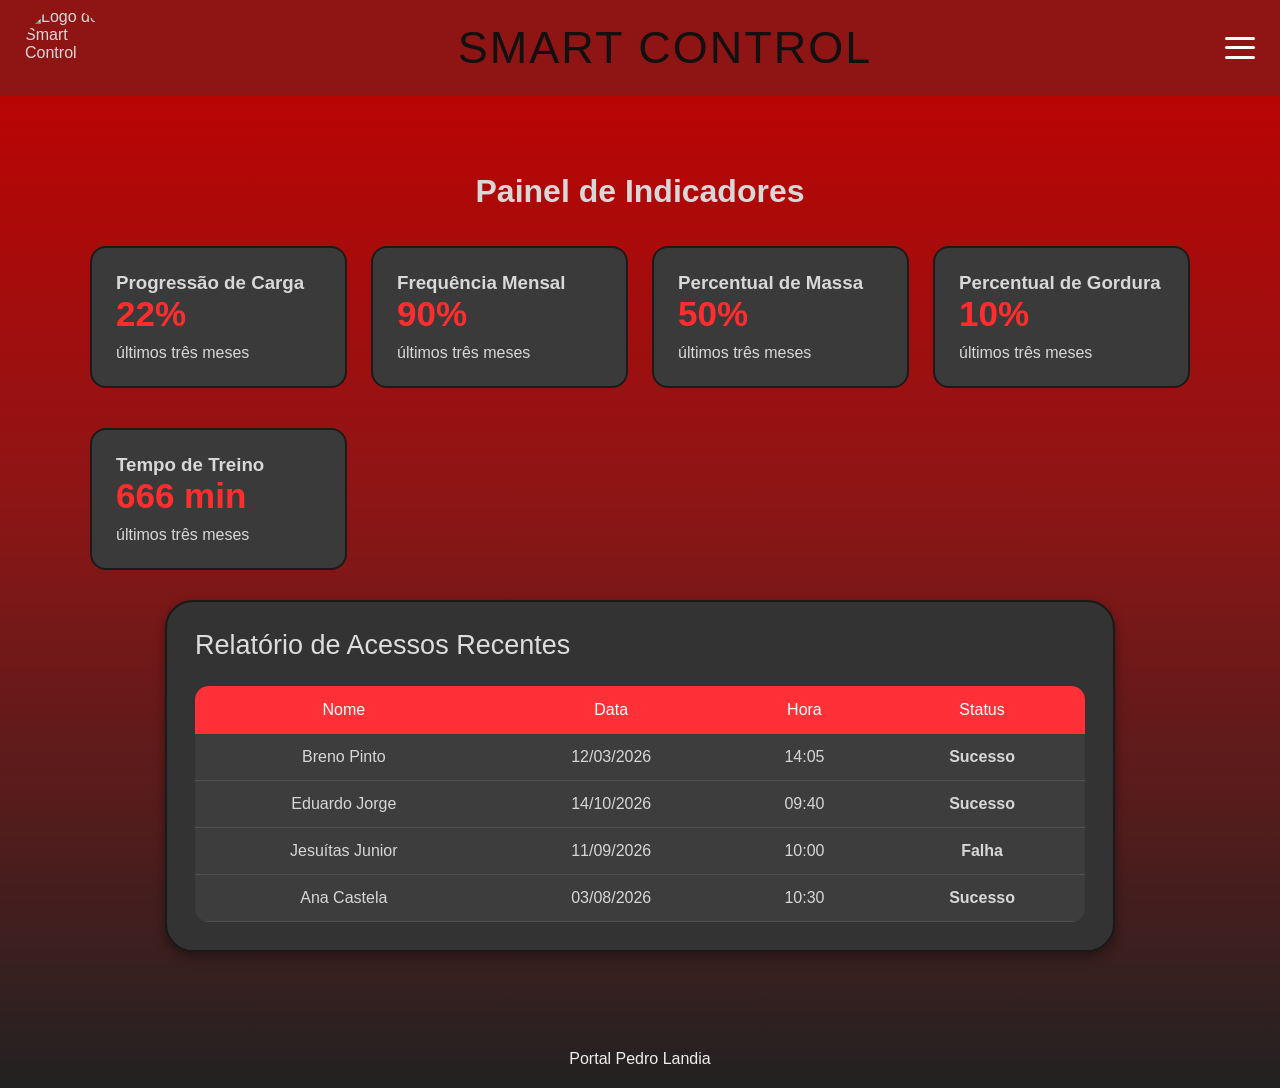
==== dashboard.html @ 5f238533 "finalozado" ====
<!DOCTYPE html>
<html lang="pt-br">

<head>
    <meta charset="UTF-8">
    <meta name="viewport" content="width=device-width, initial-scale=1.0">
    <title>Dashboard</title>
    <link rel="stylesheet" href="dashboard.css">
</head>

<body>

    <header>
        <img class="img" src="https://encrypted-tbn0.gstatic.com/images?q=tbn:ANd9GcQDUFXU3UBDkX68HYHM-le6_3XqkCI4kH3lIfARF1yMDA&s=10"
            alt="Logo do Smart Control" height="30" width="30">
        <h1>SMART CONTROL</h1>
    
        <button class="menu-toggle" id="menuToggle" aria-label="Abrir menu">
            <span></span>
            <span></span>
            <span></span>
        </button>
    
        <!-- Navegação -->
        <nav class="nav-menu" id="navMenu">
            <ul class="lista_ul">
                <li class="lista_li"><a class="link" href="dashboard.html">Início</a></li>
                <li class="lista_li"><a class="link" href="#">Percentual de Gordura</a></li>
                <li class="lista_li"><a class="link" href="#">Progressão de Carga</a></li>
                <li class="lista_li"><a class="link" href="#">Percentual de Massa</a></li>
                <li class="lista_li"><a class="link" href="#">Frequência Mensal</a></li>
                <li class="lista_li"><a class="link" href="#">Tempo de Treino</a></li>
            </ul>
        </nav>
    </header>

    <div class="dashboard">

        <main>
            <h1 class="titleCards">Painel de Indicadores</h1>

            <section class="cards">
                <div class="card">
                    <h3>Progressão de Carga</h3>
                    <p class="numCard">22%</p>
                    <span>últimos três meses</span>
                </div>

                <div class="card">
                    <h3>Frequência Mensal</h3>
                    <p class="numCard">90%</p>
                    <span>últimos três meses</span>
                </div>

                <div class="card">
                    <h3>Percentual de Massa</h3>
                    <p class="numCard">50%</p>
                    <span>últimos três meses</span>
                </div>

                <div class="card">
                    <h3>Percentual de Gordura</h3>
                    <p class="numCard">10%</p>
                    <span>últimos três meses</span>
                </div>

                <div class="card">
                    <h3>Tempo de Treino</h3>
                    <p class="numCard">666 min</p>
                    <span>últimos três meses</span>
                </div>
            </section>

            <div class="relatorio-card">
                <h1>Relatório de Acessos Recentes</h1>

                <table>
                    <thead>
                        <tr class="row">    
                            <th class="header">Nome</th>
                            <th class="header">Data</th>
                            <th class="header">Hora</th>
                            <th class="header">Status</th>
                        </tr>
                    </thead>
                    <tbody>
                        <tr class="row">
                            <td class="dados">Breno Pinto</td>
                            <td class="dados">12/03/2026</td>
                            <td class="dados">14:05</td>
                            <td class="dados">Sucesso</td>
                        </tr>
                        <tr class="row">
                            <td class="dados">Eduardo Jorge</td>
                            <td class="dados">14/10/2026</td>
                            <td class="dados">09:40</td>
                            <td class="dados">Sucesso</td>
                        </tr>
                        <tr class="row">
                            <td class="dados">Jesuítas Junior</td>
                            <td class="dados">11/09/2026</td>
                            <td class="dados">10:00</td>
                            <td class="dados">Falha</td>
                        </tr>
                        <tr class="row">
                            <td class="dados">Ana Castela</td>
                            <td class="dados">03/08/2026</td>
                            <td class="dados">10:30</td>
                            <td class="dados">Sucesso</td>
                        </tr>
                    </tbody>
                </table>
            </div>
        </main>
    </div>

    <footer>
        <a class="piter" href="https://pedrotech.com.br/pedrolandia/" target="_blank">
            Portal Pedro Landia
        </a>
    </footer>

    <!-- Script para funcionamento do menu hambúrguer -->
    <script>
        const menuToggle = document.getElementById('menuToggle');
        const navMenu = document.getElementById('navMenu');

        menuToggle.addEventListener('click', () => {
            navMenu.classList.toggle('active');
        });
    </script>

</body>

</html>
---- dashboard.css ----
* {
    margin: 0;
    padding: 0;
    box-sizing: border-box;
}

body {
    font-family: Arial, Helvetica, sans-serif;
    background: linear-gradient(to bottom, #c40000 0%, #8f1515 45%, #222 100%);
    min-height: 100vh;
    color: #d8d8d8;
}

header {
    background-color: #8f1515;
    height: 95px;
    display: flex;
    justify-content: space-between;
    align-items: center;
    gap: 12px;
    padding: 0 25px;
}

header h1 {
    flex: 1;
    text-align: center;
    font-size:45px;
    font-weight: 300;
    letter-spacing: 2px;
    color: #111;
}

.piter {
    color: #eee;
    text-decoration: none;
}

.img {
    width: 80px;
    height: 80px;
    border-radius: 50%;
}

.dashboard {
    min-height: calc(90vh - 95px);
}

aside {
    display: flex;
    border-radius: 10px;
}

.lista_ul {
    display: flex;
    flex-direction: row; 
    justify-content: center;
    align-items: center;
    gap: 10px;
    list-style: none;
}

li {
    margin-bottom: 0; 
}

.link {
    padding: 13px 10px;
    text-decoration: none;
    color: #ddd;
    background: linear-gradient(to right, #3a3a3a, #bdbdbd);
    border-radius: 7px;
    font-size: 16px;
    letter-spacing: 0.5px;
}

.link:hover {
    background: #ff2d2d;
    color: white;
}

main {
    max-width: 1200px;
    margin: 40px auto;
    flex: 1;
    padding: 38px 50px;
}

.titleCards {
    display: flex;
    justify-content: center;
    margin-bottom: 20px;
}

.cards {
    display: grid;
    grid-template-columns: repeat(auto-fit, minmax(250px, 1fr));
    gap: 1.5rem;
}

.card {
    margin-top: 16px;
    background-color: #3a3a3a;
    padding: 24px;
    border-radius: 16px;
    border: 2px solid #1b1b1b;
}

.numCard {
    font-size: 35px;
    font-weight: bold;
    color: #ff2d2d;
    margin-bottom: 10px;
}

.relatorio-card {
    max-width: 950px;
    margin: 0 auto;
    background: #333;
    border: 2px solid #191919;
    border-radius: 28px;
    padding: 28px;
    box-shadow: 0 5px 12px rgba(0,0,0,0.35);
    margin-top: 30px;
}

.relatorio-card h1 {
    font-size: 27px;
    font-weight: 400;
    margin-bottom: 25px;
    color: #ddd;
}

table {
    width: 100%;
    border-collapse: collapse;
    overflow: hidden;
    border-radius: 14px;
}

thead {
    background: #ff3038;
}

th {
    padding: 15px;
    color: white;
    font-weight: 500;
    text-align: center;
}

td {
    padding: 14px;
    text-align: center;
    background: #3d3d3d;
    color: #d7d7d7;
    border-bottom: 1px solid #505050;
}

tbody tr:hover td {
    background: #474747;
}

td:last-child {
    font-weight: bold;
}

footer {
    text-align: center;
    padding: 20px;
}

footer a:hover {
    text-decoration: underline;
}

/* Menu Hambúrguer */
.menu-toggle {
    display: none;
    background: transparent;
    border: none;
    cursor: pointer;
    flex-direction: column;
    justify-content: space-between;
    width: 30px;
    height: 22px;
}

.menu-toggle span {
    display: block;
    width: 100%;
    height: 3px;
    background-color: #fff;
    border-radius: 3px;
    transition: 0.3s;
}

/* Responsividade  */
@media (max-width: 768px) {
    header {
        position: relative;
        padding: 15px 20px;
    }

    header h1 {
        font-size: 24px;
    }

    header img {
        width: 45px;
        height: 45px;
    }

    main {
        width: 92%;
        margin: 30px auto;
        padding: 20px;
    }

    .relatorio-card {
        padding: 20px;
        overflow-x: auto;
    }

    table {
        min-width: 600px;
    }
}
    .menu-toggle {
        display: flex;
        z-index: 100;
    }

    .nav-menu {
        display: none;
        position: absolute;
        top: 95px;
        left: 0;
        min-width: 20%;
        background-color: #222; 
        padding: 20px;
        box-shadow: 0 20px 35px rgba(0,0,0,0.5);
        border: 2px solid #ff2d2d;
        justify-content: center;
        z-index: 99;
    }

    .nav-menu.active {
        align-items:center ;
        display: flex;
        /* display: block; */
    }

    .nav-menu ul.lista_ul {
        flex-direction: column;
        gap: 12px;
        min-width: 50%;
    }

    .nav-menu ul.lista_ul li {
        width: 100%;
        text-align: center;
    }

    .nav-menu ul.lista_ul li a {
        display: block;
        width: 100%;
    }
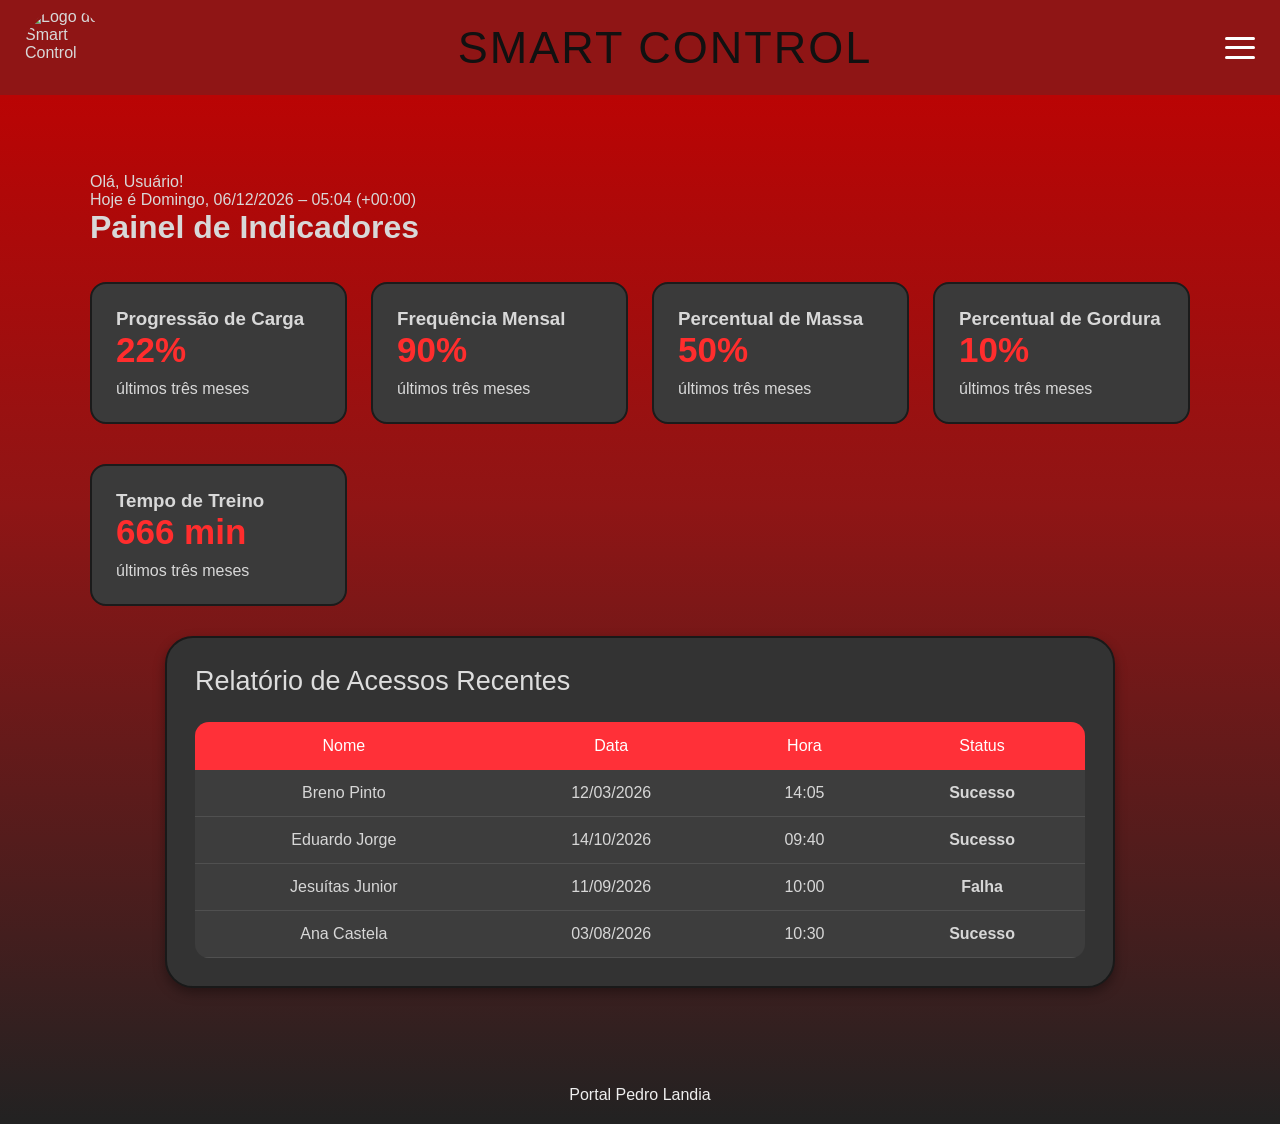
==== commit fd7d199f: "js e correções" ====
--- a/dashboard.html
+++ b/dashboard.html
@@ -5,7 +5,7 @@
     <meta charset="UTF-8">
     <meta name="viewport" content="width=device-width, initial-scale=1.0">
     <title>Dashboard</title>
-    <link rel="stylesheet" href="dashboard.css">
+    <link rel="stylesheet" href="assets/css/dashboard.css">
 </head>
 
 <body>
@@ -37,6 +37,11 @@
     <div class="dashboard">
 
         <main>
+            <div class="saudacao">
+                <p id="nomeCompleto"></p>
+                <p id="dataAtual"></p>
+            </div>
+
             <h1 class="titleCards">Painel de Indicadores</h1>
 
             <section class="cards">
@@ -120,6 +125,8 @@
         </a>
     </footer>
 
+    <script src="assets/js/main.js"></script>
+
     <!-- Script para funcionamento do menu hambúrguer -->
     <script>
         const menuToggle = document.getElementById('menuToggle');
--- a/assets/css/dashboard.css
+++ b/assets/css/dashboard.css
@@ -0,0 +1,267 @@
+* {
+    margin: 0;
+    padding: 0;
+    box-sizing: border-box;
+}
+
+body {
+    font-family: Arial, Helvetica, sans-serif;
+    background: linear-gradient(to bottom, #c40000 0%, #8f1515 45%, #222 100%);
+    min-height: 100vh;
+    color: #d8d8d8;
+}
+
+header {
+    background-color: #8f1515;
+    height: 95px;
+    display: flex;
+    justify-content: space-between;
+    align-items: center;
+    gap: 12px;
+    padding: 0 25px;
+}
+
+header h1 {
+    flex: 1;
+    text-align: center;
+    font-size:45px;
+    font-weight: 300;
+    letter-spacing: 2px;
+    color: #111;
+}
+
+.piter {
+    color: #eee;
+    text-decoration: none;
+}
+
+.img {
+    width: 80px;
+    height: 80px;
+    border-radius: 50%;
+}
+
+.dashboard {
+    min-height: calc(90vh - 95px);
+}
+
+aside {
+    display: flex;
+    border-radius: 10px;
+}
+
+.lista_ul {
+    display: flex;
+    flex-direction: row; 
+    justify-content: center;
+    align-items: center;
+    gap: 10px;
+    list-style: none;
+}
+
+li {
+    margin-bottom: 0; 
+}
+
+.link {
+    padding: 13px 10px;
+    text-decoration: none;
+    color: #ddd;
+    background: linear-gradient(to right, #3a3a3a, #bdbdbd);
+    border-radius: 7px;
+    font-size: 16px;
+    letter-spacing: 0.5px;
+}
+
+.link:hover {
+    background: #ff2d2d;
+    color: white;
+}
+
+main {
+    max-width: 1200px;
+    margin: 40px auto;
+    flex: 1;
+    padding: 38px 50px;
+}
+
+.titleCards {
+    display: flex;
+    justify-content: left;
+    margin-bottom: 20px;
+}
+
+.cards {
+    display: grid;
+    grid-template-columns: repeat(auto-fit, minmax(250px, 1fr));
+    gap: 1.5rem;
+}
+
+.card {
+    margin-top: 16px;
+    background-color: #3a3a3a;
+    padding: 24px;
+    border-radius: 16px;
+    border: 2px solid #1b1b1b;
+}
+
+.numCard {
+    font-size: 35px;
+    font-weight: bold;
+    color: #ff2d2d;
+    margin-bottom: 10px;
+}
+
+.relatorio-card {
+    max-width: 950px;
+    margin: 0 auto;
+    background: #333;
+    border: 2px solid #191919;
+    border-radius: 28px;
+    padding: 28px;
+    box-shadow: 0 5px 12px rgba(0,0,0,0.35);
+    margin-top: 30px;
+}
+
+.relatorio-card h1 {
+    font-size: 27px;
+    font-weight: 400;
+    margin-bottom: 25px;
+    color: #ddd;
+}
+
+table {
+    width: 100%;
+    border-collapse: collapse;
+    overflow: hidden;
+    border-radius: 14px;
+}
+
+thead {
+    background: #ff3038;
+}
+
+th {
+    padding: 15px;
+    color: white;
+    font-weight: 500;
+    text-align: center;
+}
+
+td {
+    padding: 14px;
+    text-align: center;
+    background: #3d3d3d;
+    color: #d7d7d7;
+    border-bottom: 1px solid #505050;
+}
+
+tbody tr:hover td {
+    background: #474747;
+}
+
+td:last-child {
+    font-weight: bold;
+}
+
+footer {
+    text-align: center;
+    padding: 20px;
+}
+
+footer a:hover {
+    text-decoration: underline;
+}
+
+/* Menu Hambúrguer */
+.menu-toggle {
+    display: none;
+    background: transparent;
+    border: none;
+    cursor: pointer;
+    flex-direction: column;
+    justify-content: space-between;
+    width: 30px;
+    height: 22px;
+}
+
+.menu-toggle span {
+    display: block;
+    width: 100%;
+    height: 3px;
+    background-color: #fff;
+    border-radius: 3px;
+    transition: 0.3s;
+}
+
+/* Responsividade  */
+@media (max-width: 768px) {
+    header {
+        position: relative;
+        padding: 15px 20px;
+    }
+
+    header h1 {
+        font-size: 24px;
+    }
+
+    header img {
+        width: 45px;
+        height: 45px;
+    }
+
+    main {
+        width: 92%;
+        margin: 30px auto;
+        padding: 20px;
+    }
+
+    .relatorio-card {
+        padding: 20px;
+        overflow-x: auto;
+    }
+
+    table {
+        min-width: 600px;
+    }
+}
+    .menu-toggle {
+        display: flex;
+        z-index: 100;
+    }
+
+    .nav-menu {
+        display: none;
+        position: absolute;
+        top: 95px;
+        left: 0;
+        min-width: 20%;
+        background-color: #222; 
+        padding: 20px;
+        box-shadow: 0 20px 35px rgba(0,0,0,0.5);
+        border: 2px solid #ff2d2d;
+        justify-content: center;
+        z-index: 99;
+    }
+
+    .nav-menu.active {
+        align-items:center ;
+        display: flex;
+        /* display: block; */
+    }
+
+    .nav-menu ul.lista_ul {
+        flex-direction: column;
+        gap: 12px;
+        min-width: 50%;
+    }
+
+    .nav-menu ul.lista_ul li {
+        width: 100%;
+        text-align: center;
+    }
+
+    .nav-menu ul.lista_ul li a {
+        display: block;
+        width: 100%;
+    }
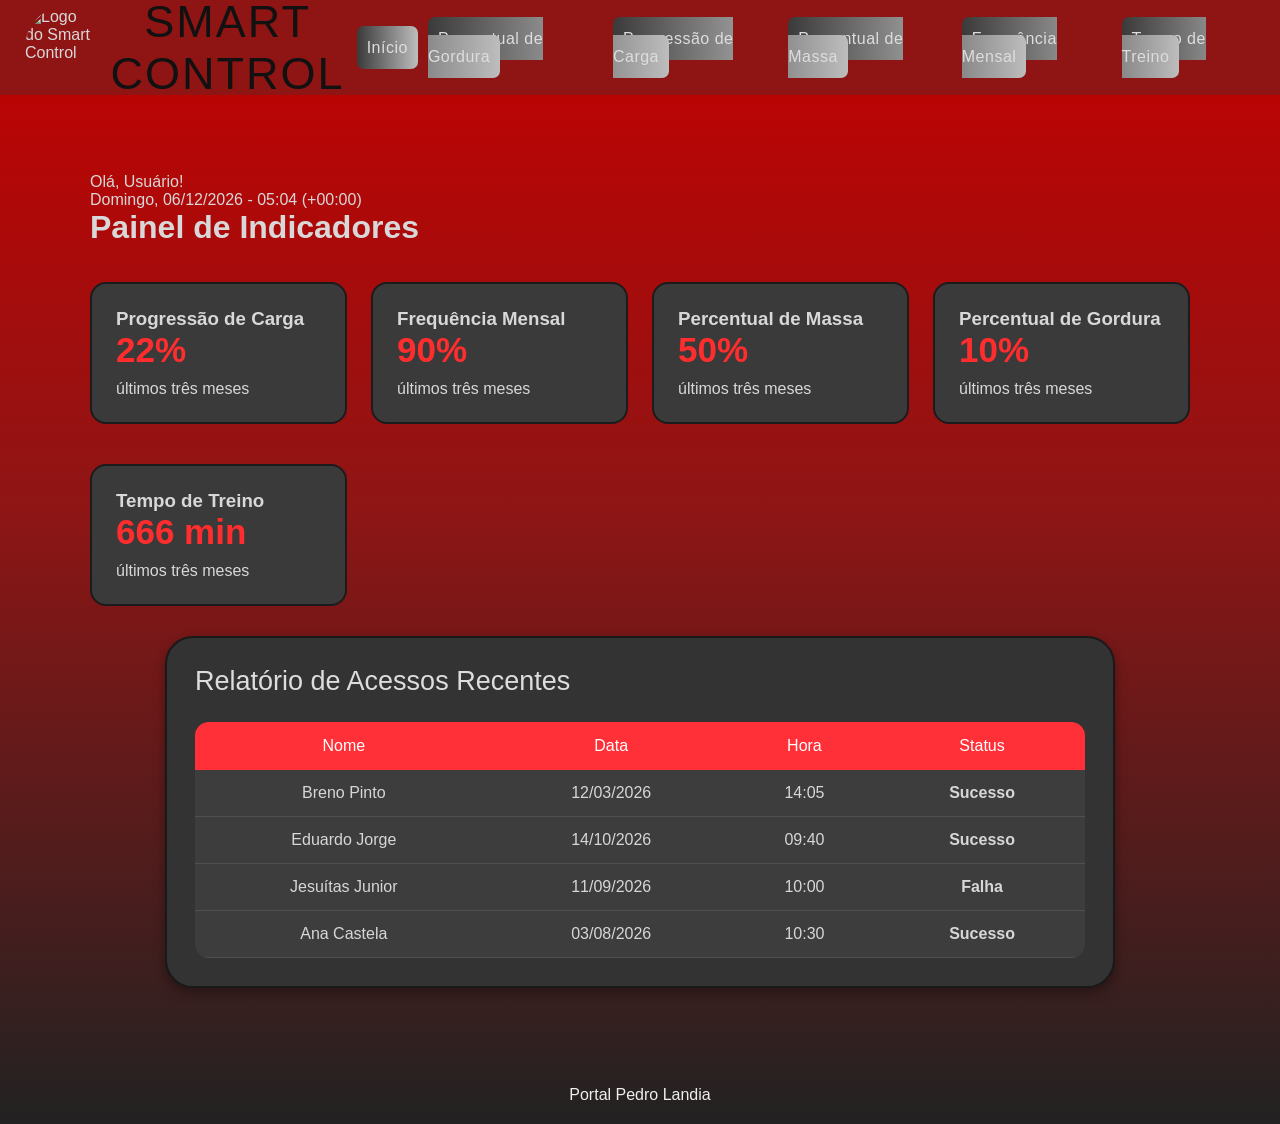
==== commit 935b4960: "js finalizado" ====
--- a/dashboard.html
+++ b/dashboard.html
@@ -125,7 +125,6 @@
         </a>
     </footer>
 
-    <script src="assets/js/main.js"></script>
 
     <!-- Script para funcionamento do menu hambúrguer -->
     <script>
@@ -136,7 +135,8 @@
             navMenu.classList.toggle('active');
         });
     </script>
-
+    
+    <script src="assets/js/main.js"></script>
 </body>
 
 </html>
--- a/assets/css/dashboard.css
+++ b/assets/css/dashboard.css
@@ -224,7 +224,7 @@
     table {
         min-width: 600px;
     }
-}
+
     .menu-toggle {
         display: flex;
         z-index: 100;
@@ -265,3 +265,4 @@
         display: block;
         width: 100%;
     }
+}
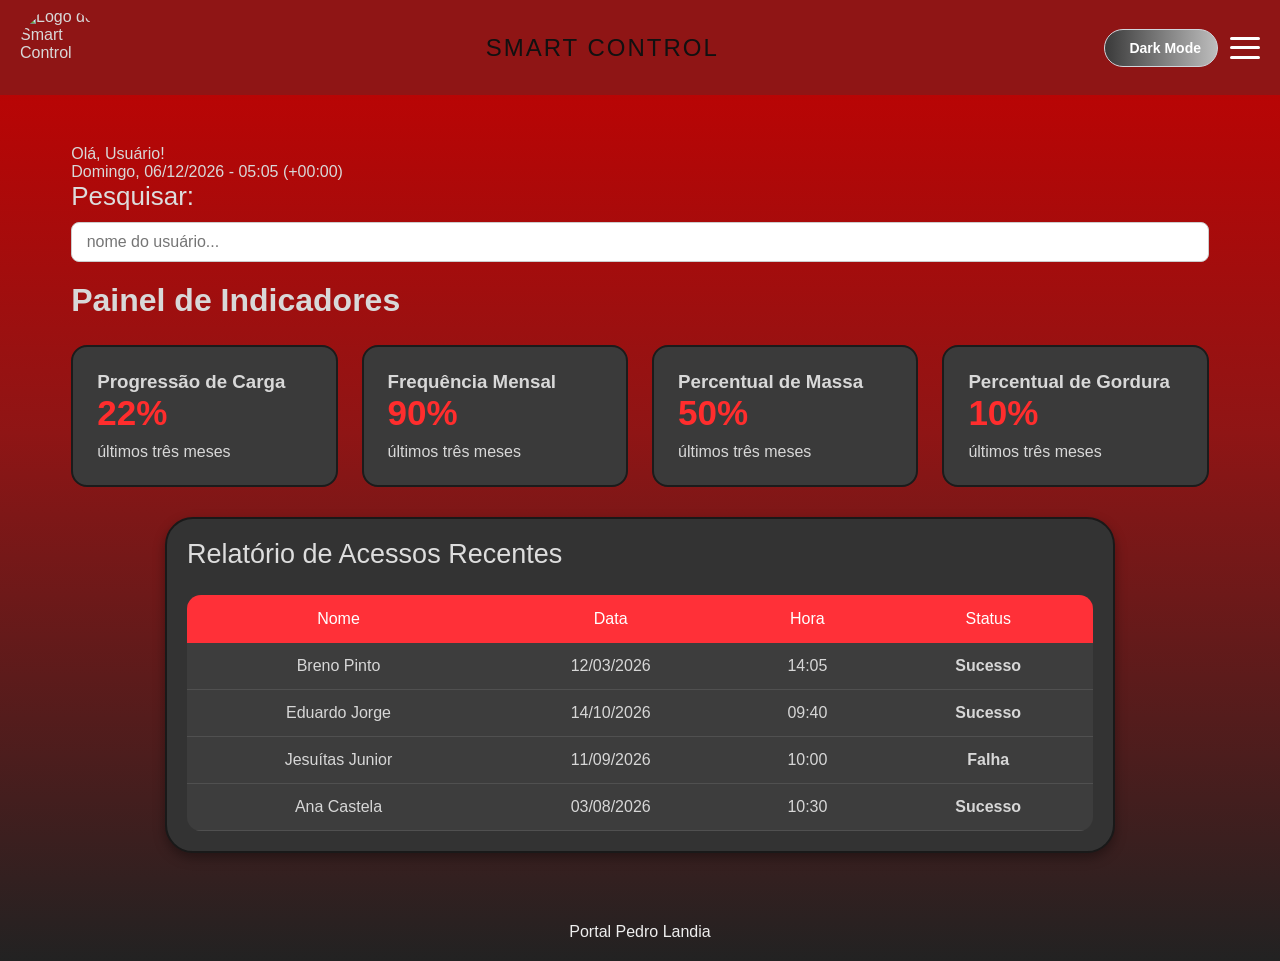
==== commit 7dbc69db: "js e adaptações DOM" ====
--- a/dashboard.html
+++ b/dashboard.html
@@ -14,6 +14,11 @@
         <img class="img" src="https://encrypted-tbn0.gstatic.com/images?q=tbn:ANd9GcQDUFXU3UBDkX68HYHM-le6_3XqkCI4kH3lIfARF1yMDA&s=10"
             alt="Logo do Smart Control" height="30" width="30">
         <h1>SMART CONTROL</h1>
+
+        <button id="botaoTema" class="botao-tema" type="button" aria-label="Alternar tema">
+            <i class="fa-light fa-moon"></i>
+            Dark Mode
+        </button>
     
         <button class="menu-toggle" id="menuToggle" aria-label="Abrir menu">
             <span></span>
@@ -29,7 +34,6 @@
                 <li class="lista_li"><a class="link" href="#">Progressão de Carga</a></li>
                 <li class="lista_li"><a class="link" href="#">Percentual de Massa</a></li>
                 <li class="lista_li"><a class="link" href="#">Frequência Mensal</a></li>
-                <li class="lista_li"><a class="link" href="#">Tempo de Treino</a></li>
             </ul>
         </nav>
     </header>
@@ -42,6 +46,11 @@
                 <p id="dataAtual"></p>
             </div>
 
+            <div class="pesquisa">
+                <label class="label_pesquisa" for="campoPesquisa">Pesquisar:</label>
+                <input type="text" id="campoPesquisa" placeholder=" nome do usuário...">
+            </div>
+            
             <h1 class="titleCards">Painel de Indicadores</h1>
 
             <section class="cards">
@@ -69,11 +78,6 @@
                     <span>últimos três meses</span>
                 </div>
 
-                <div class="card">
-                    <h3>Tempo de Treino</h3>
-                    <p class="numCard">666 min</p>
-                    <span>últimos três meses</span>
-                </div>
             </section>
 
             <div class="relatorio-card">
--- a/assets/css/dashboard.css
+++ b/assets/css/dashboard.css
@@ -9,6 +9,7 @@
     background: linear-gradient(to bottom, #c40000 0%, #8f1515 45%, #222 100%);
     min-height: 100vh;
     color: #d8d8d8;
+    transition: background 0.3s ease, color 0.3s ease;
 }
 
 header {
@@ -52,11 +53,13 @@
 
 .lista_ul {
     display: flex;
-    flex-direction: row; 
+    flex-direction: row;
     justify-content: center;
     align-items: center;
+    flex-wrap: wrap;
     gap: 10px;
     list-style: none;
+    width: 100%;
 }
 
 li {
@@ -88,6 +91,23 @@
 .titleCards {
     display: flex;
     justify-content: left;
+    margin-bottom: 10px;
+}
+
+.label_pesquisa {
+    display: flex;
+    justify-content: left;
+    margin-bottom: 10px;
+    font-size: 26px;
+    color: #ddd;
+}
+
+#campoPesquisa {
+    width: 100%;
+    padding: 10px;
+    border-radius: 8px;
+    border: 1px solid #ccc;
+    font-size: 16px;
     margin-bottom: 20px;
 }
 
@@ -159,6 +179,11 @@
 tbody tr:hover td {
     background: #474747;
 }
+/*  */
+.linha-escondida {
+    display: none;
+}
+/*  */
 
 td:last-child {
     font-weight: bold;
@@ -194,8 +219,71 @@
     transition: 0.3s;
 }
 
+/* modo esguro  */
+body.dark-theme {
+    background: linear-gradient(to bottom, #0d1117 0%, #161b22 45%, #0f172a 100%);
+    color: #e5e7eb;
+}
+
+body.dark-theme header {
+    background-color: #111827;
+}
+
+body.dark-theme header h1 {
+    color: #f3f4f6;
+}
+
+body.dark-theme .link {
+    background: linear-gradient(to right, #374151, #1f2937);
+    color: #f9fafb;
+}
+
+body.dark-theme .card,
+body.dark-theme .relatorio-card,
+body.dark-theme .nav-menu {
+    background-color: #1f2937;
+    border-color: #374151;
+}
+
+body.dark-theme .card,
+body.dark-theme .relatorio-card,
+body.dark-theme td {
+    color: #e5e7eb;
+}
+
+body.dark-theme td {
+    background: #111827;
+    border-bottom: 1px solid #374151;
+}
+
+body.dark-theme tbody tr:hover td {
+    background: #1f2937;
+}
+
+body.dark-theme .botao-tema {
+    background: #1f2937;
+    color: #f9fafb;
+    border-color: #374151;
+}
+
+
+.botao-tema {
+    display: inline-flex;
+    align-items: center;
+    gap: 8px;
+    padding: 10px 16px;
+    border: 1px solid #d1d5db;
+    border-radius: 999px;
+    background: linear-gradient(to right, #3a3a3a, #bdbdbd);
+    color: #fff;
+    cursor: pointer;
+    font-size: 14px;
+    font-weight: 600;
+    transition: all 0.3s ease;
+}
+
 /* Responsividade  */
-@media (max-width: 768px) {
+@media (max-width: 1350px) {
     header {
         position: relative;
         padding: 15px 20px;
@@ -235,8 +323,8 @@
         position: absolute;
         top: 95px;
         left: 0;
-        min-width: 20%;
-        background-color: #222; 
+        width: min(280px, 85vw);
+        background-color: #222;
         padding: 20px;
         box-shadow: 0 20px 35px rgba(0,0,0,0.5);
         border: 2px solid #ff2d2d;
@@ -245,15 +333,14 @@
     }
 
     .nav-menu.active {
-        align-items:center ;
         display: flex;
-        /* display: block; */
+        align-items: center;
     }
 
     .nav-menu ul.lista_ul {
         flex-direction: column;
         gap: 12px;
-        min-width: 50%;
+        width: 100%;
     }
 
     .nav-menu ul.lista_ul li {
@@ -264,5 +351,6 @@
     .nav-menu ul.lista_ul li a {
         display: block;
         width: 100%;
-    }
-}
+        text-align: center;
+    }
+}
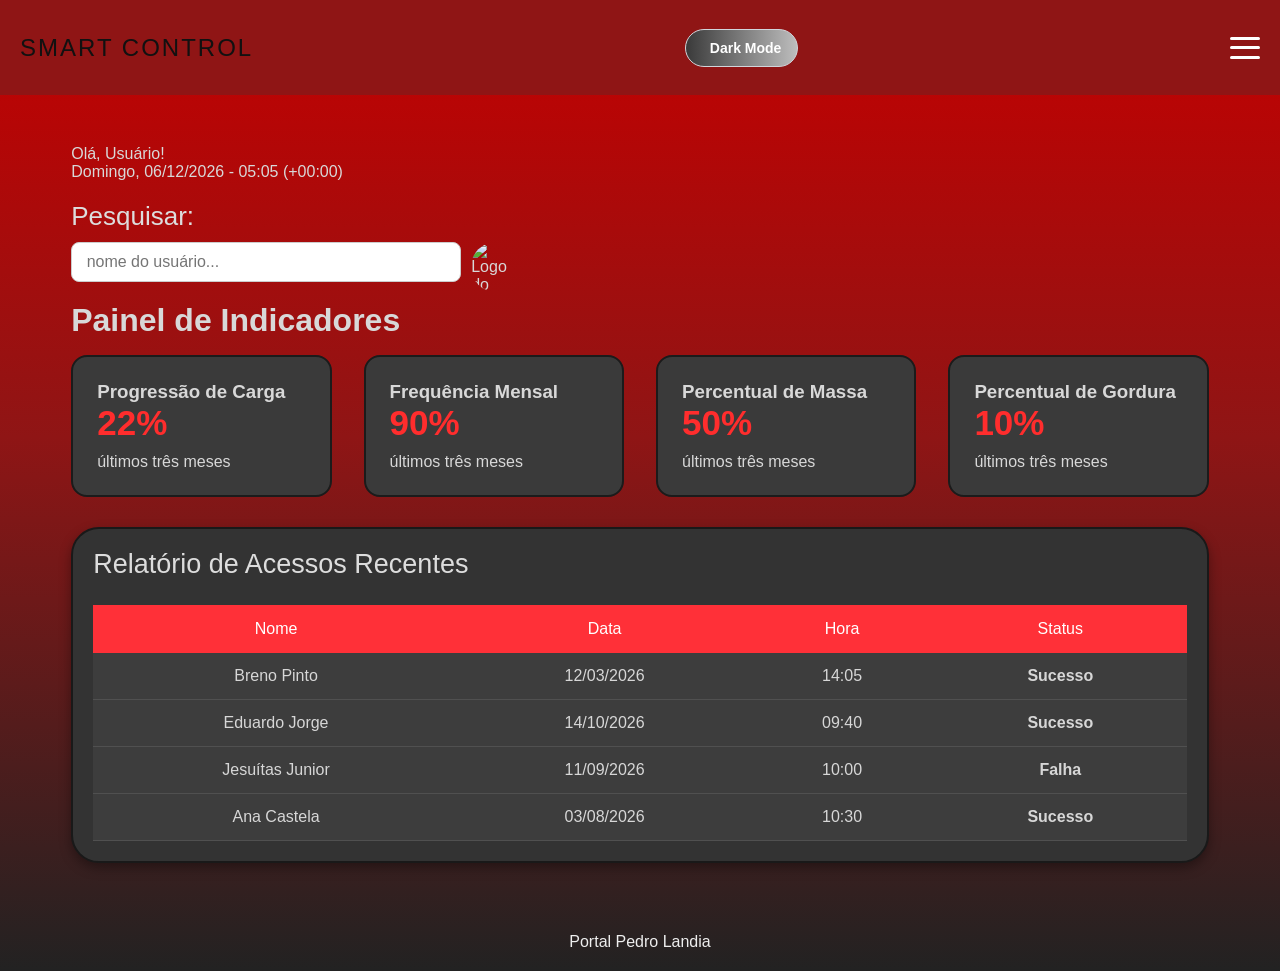
==== commit b653ef96: "pesquisa" ====
--- a/dashboard.html
+++ b/dashboard.html
@@ -11,29 +11,28 @@
 <body>
 
     <header>
-        <img class="img" src="https://encrypted-tbn0.gstatic.com/images?q=tbn:ANd9GcQDUFXU3UBDkX68HYHM-le6_3XqkCI4kH3lIfARF1yMDA&s=10"
-            alt="Logo do Smart Control" height="30" width="30">
+        
         <h1>SMART CONTROL</h1>
 
         <button id="botaoTema" class="botao-tema" type="button" aria-label="Alternar tema">
             <i class="fa-light fa-moon"></i>
             Dark Mode
         </button>
-    
+
         <button class="menu-toggle" id="menuToggle" aria-label="Abrir menu">
             <span></span>
             <span></span>
             <span></span>
         </button>
-    
+
         <!-- Navegação -->
         <nav class="nav-menu" id="navMenu">
             <ul class="lista_ul">
                 <li class="lista_li"><a class="link" href="dashboard.html">Início</a></li>
-                <li class="lista_li"><a class="link" href="#">Percentual de Gordura</a></li>
-                <li class="lista_li"><a class="link" href="#">Progressão de Carga</a></li>
-                <li class="lista_li"><a class="link" href="#">Percentual de Massa</a></li>
-                <li class="lista_li"><a class="link" href="#">Frequência Mensal</a></li>
+                <li class="lista_li"><a class="link" href="#">P. Gordura</a></li>
+                <li class="lista_li"><a class="link" href="#">Prog. Carga</a></li>
+                <li class="lista_li"><a class="link" href="#">Perc. Massa</a></li>
+                <li class="lista_li"><a class="link" href="#">Freq. Mensal</a></li>
             </ul>
         </nav>
     </header>
@@ -46,11 +45,15 @@
                 <p id="dataAtual"></p>
             </div>
 
+            <label class="label_pesquisa" for="campoPesquisa">Pesquisar:</label>
             <div class="pesquisa">
-                <label class="label_pesquisa" for="campoPesquisa">Pesquisar:</label>
                 <input type="text" id="campoPesquisa" placeholder=" nome do usuário...">
+                <img class="img"
+                    src="https://encrypted-tbn0.gstatic.com/images?q=tbn:ANd9GcQDUFXU3UBDkX68HYHM-le6_3XqkCI4kH3lIfARF1yMDA&s=10"
+                    alt="Logo do Smart Control" height="30" width="30">
+
             </div>
-            
+
             <h1 class="titleCards">Painel de Indicadores</h1>
 
             <section class="cards">
@@ -85,7 +88,7 @@
 
                 <table>
                     <thead>
-                        <tr class="row">    
+                        <tr class="row">
                             <th class="header">Nome</th>
                             <th class="header">Data</th>
                             <th class="header">Hora</th>
@@ -139,7 +142,7 @@
             navMenu.classList.toggle('active');
         });
     </script>
-    
+
     <script src="assets/js/main.js"></script>
 </body>
 
--- a/assets/css/dashboard.css
+++ b/assets/css/dashboard.css
@@ -19,13 +19,12 @@
     justify-content: space-between;
     align-items: center;
     gap: 12px;
-    padding: 0 25px;
+    padding: 0 60px;
 }
 
 header h1 {
-    flex: 1;
     text-align: center;
-    font-size:45px;
+    font-size: 40ffffpx;
     font-weight: 300;
     letter-spacing: 2px;
     color: #111;
@@ -37,8 +36,8 @@
 }
 
 .img {
-    width: 80px;
-    height: 80px;
+    width: 50px;
+    height: 50px;
     border-radius: 50%;
 }
 
@@ -82,24 +81,33 @@
 }
 
 main {
-    max-width: 1200px;
-    margin: 40px auto;
-    flex: 1;
+    margin: auto 60px;
+    display: flex;
+    flex-direction: column;
+
     padding: 38px 50px;
 }
 
 .titleCards {
     display: flex;
     justify-content: left;
-    margin-bottom: 10px;
-}
-
+    /* margin-bottom: 10px; */
+}
+
+.pesquisa {
+    display: flex;
+    justify-content: left;
+    width: 50vh;
+    gap: 10px;
+    /* margin-bottom: 20px; */
+}
 .label_pesquisa {
     display: flex;
     justify-content: left;
     margin-bottom: 10px;
     font-size: 26px;
     color: #ddd;
+    margin-top: 20px;
 }
 
 #campoPesquisa {
@@ -113,11 +121,13 @@
 
 .cards {
     display: grid;
+    justify-content: center;
     grid-template-columns: repeat(auto-fit, minmax(250px, 1fr));
-    gap: 1.5rem;
+    gap: 32px;
 }
 
 .card {
+    align-items: center;
     margin-top: 16px;
     background-color: #3a3a3a;
     padding: 24px;
@@ -133,7 +143,8 @@
 }
 
 .relatorio-card {
-    max-width: 950px;
+    max-width: 100%;
+    width: 100%;
     margin: 0 auto;
     background: #333;
     border: 2px solid #191919;
@@ -152,8 +163,9 @@
 
 table {
     width: 100%;
+    max-width: 100%;
     border-collapse: collapse;
-    overflow: hidden;
+    border-spacing: 0;
     border-radius: 14px;
 }
 
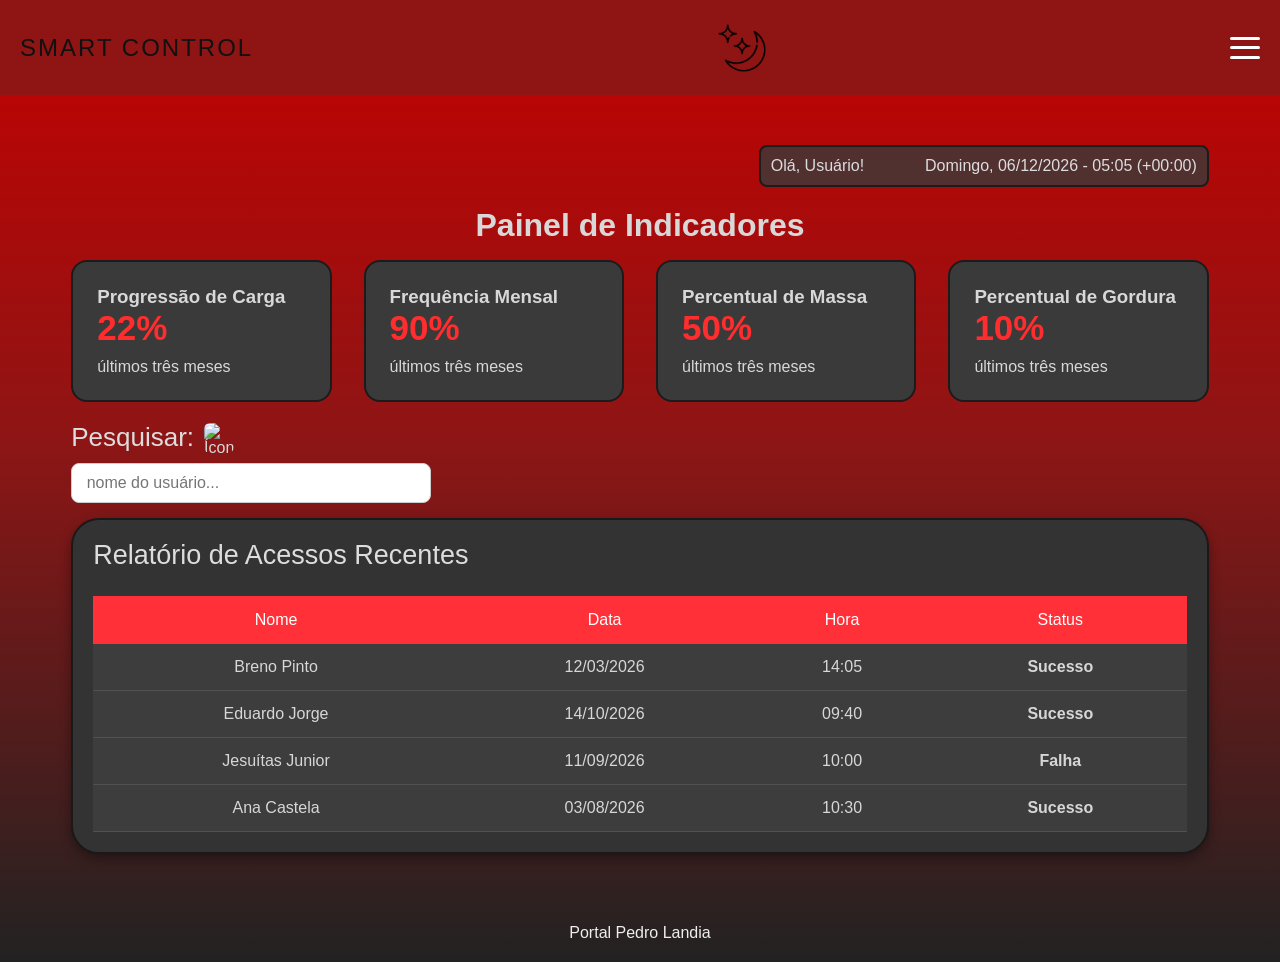
==== commit 8a5d2e40: "pesquisa" ====
--- a/dashboard.html
+++ b/dashboard.html
@@ -11,12 +11,22 @@
 <body>
 
     <header>
-        
+
         <h1>SMART CONTROL</h1>
 
+        <!-- Navegação -->
+        <nav class="nav-menu" id="navMenu">
+            <ul class="lista_ul">
+                <li class="lista_li"><a class="link" href="dashboard.html">Início</a></li>
+                <li class="lista_li"><a class="link" href="#">P. Gordura</a></li>
+                <li class="lista_li"><a class="link" href="#">Pr. Carga</a></li>
+                <li class="lista_li"><a class="link" href="#">P. Massa</a></li>
+                <li class="lista_li"><a class="link" href="#">Fr. Mensal</a></li>
+            </ul>
+        </nav>
+
         <button id="botaoTema" class="botao-tema" type="button" aria-label="Alternar tema">
-            <i class="fa-light fa-moon"></i>
-            Dark Mode
+            <img src="assets/img/crescent-moon.webp" alt="Ícone de lua crescente" width="34" height="34">
         </button>
 
         <button class="menu-toggle" id="menuToggle" aria-label="Abrir menu">
@@ -25,16 +35,6 @@
             <span></span>
         </button>
 
-        <!-- Navegação -->
-        <nav class="nav-menu" id="navMenu">
-            <ul class="lista_ul">
-                <li class="lista_li"><a class="link" href="dashboard.html">Início</a></li>
-                <li class="lista_li"><a class="link" href="#">P. Gordura</a></li>
-                <li class="lista_li"><a class="link" href="#">Prog. Carga</a></li>
-                <li class="lista_li"><a class="link" href="#">Perc. Massa</a></li>
-                <li class="lista_li"><a class="link" href="#">Freq. Mensal</a></li>
-            </ul>
-        </nav>
     </header>
 
     <div class="dashboard">
@@ -43,15 +43,6 @@
             <div class="saudacao">
                 <p id="nomeCompleto"></p>
                 <p id="dataAtual"></p>
-            </div>
-
-            <label class="label_pesquisa" for="campoPesquisa">Pesquisar:</label>
-            <div class="pesquisa">
-                <input type="text" id="campoPesquisa" placeholder=" nome do usuário...">
-                <img class="img"
-                    src="https://encrypted-tbn0.gstatic.com/images?q=tbn:ANd9GcQDUFXU3UBDkX68HYHM-le6_3XqkCI4kH3lIfARF1yMDA&s=10"
-                    alt="Logo do Smart Control" height="30" width="30">
-
             </div>
 
             <h1 class="titleCards">Painel de Indicadores</h1>
@@ -82,6 +73,14 @@
                 </div>
 
             </section>
+
+            <div class="pesquisa">
+                <label class="label_pesquisa" for="campoPesquisa">Pesquisar:</label>
+                <img class="img-pesquisa"
+                    src="https://encrypted-tbn0.gstatic.com/images?q=tbn:ANd9GcQDUFXU3UBDkX68HYHM-le6_3XqkCI4kH3lIfARF1yMDA&s=10"
+                    alt="Ícone de pesquisa" width="35" height="35">
+            </div>
+            <input type="text" id="campoPesquisa" placeholder=" nome do usuário...">
 
             <div class="relatorio-card">
                 <h1>Relatório de Acessos Recentes</h1>
--- a/assets/css/dashboard.css
+++ b/assets/css/dashboard.css
@@ -24,7 +24,7 @@
 
 header h1 {
     text-align: center;
-    font-size: 40ffffpx;
+    font-size: 40px;
     font-weight: 300;
     letter-spacing: 2px;
     color: #111;
@@ -69,10 +69,11 @@
     padding: 13px 10px;
     text-decoration: none;
     color: #ddd;
-    background: linear-gradient(to right, #3a3a3a, #bdbdbd);
+    background: linear-gradient(to right, #3a3a3a, #1b1b1b);
     border-radius: 7px;
     font-size: 16px;
     letter-spacing: 0.5px;
+    border: 2px solid #1b1b1b;
 }
 
 .link:hover {
@@ -88,35 +89,57 @@
     padding: 38px 50px;
 }
 
+.saudacao{
+    display: flex;
+    width: 50vh;
+    margin: 0 0 0 auto;
+    justify-content: space-between;
+    padding: 10px;
+    background-color: #3a3a3acc;
+    color: #ddd;
+    border-radius: 8px;
+    border: 2px solid #1b1b1b;
+}
+
 .titleCards {
-    display: flex;
-    justify-content: left;
+    margin-top: 20px;
+    display: flex;
+    justify-content: center;
     /* margin-bottom: 10px; */
 }
 
 .pesquisa {
-    display: flex;
-    justify-content: left;
-    width: 50vh;
+    margin-top: 20px;
+    display: flex;
+    align-items: center;
     gap: 10px;
-    /* margin-bottom: 20px; */
-}
+    margin-bottom: 10px;
+    width: auto;
+}
+
 .label_pesquisa {
-    display: flex;
-    justify-content: left;
-    margin-bottom: 10px;
+    display: inline-flex;
+    align-items: center;
+    margin: 0;
     font-size: 26px;
     color: #ddd;
-    margin-top: 20px;
+}
+
+.img-pesquisa {
+    display: block;
+    width: 30px;
+    height: 30px;
+    object-fit: cover;
+    border-radius: 6px;
 }
 
 #campoPesquisa {
-    width: 100%;
+    width: 40vh;
     padding: 10px;
     border-radius: 8px;
     border: 1px solid #ccc;
     font-size: 16px;
-    margin-bottom: 20px;
+    /* margin-bottom: 20px; */
 }
 
 .cards {
@@ -151,7 +174,7 @@
     border-radius: 28px;
     padding: 28px;
     box-shadow: 0 5px 12px rgba(0,0,0,0.35);
-    margin-top: 30px;
+    margin-top: 15px;
 }
 
 .relatorio-card h1 {
@@ -273,7 +296,8 @@
 }
 
 body.dark-theme .botao-tema {
-    background: #1f2937;
+    padding: 25px 25px;
+    background: rgba(255, 255, 255, 0.192);
     color: #f9fafb;
     border-color: #374151;
 }
@@ -282,16 +306,28 @@
 .botao-tema {
     display: inline-flex;
     align-items: center;
-    gap: 8px;
-    padding: 10px 16px;
-    border: 1px solid #d1d5db;
-    border-radius: 999px;
-    background: linear-gradient(to right, #3a3a3a, #bdbdbd);
-    color: #fff;
+    justify-content: center;
+    width: 62px;
+    height: 62px;
+    padding: 0;
+    border: none;
+    border-radius: 50%;
+    background: transparent;
     cursor: pointer;
-    font-size: 14px;
-    font-weight: 600;
-    transition: all 0.3s ease;
+    transition: transform 0.2s ease, opacity 0.2s ease;
+}
+
+.botao-tema:hover {
+    transform: scale(1.08);
+    background-color: rgba(255, 255, 255, 0.11);
+    opacity: 0.9;
+}
+
+.botao-tema img {
+    display: block;
+    width: 50px;
+    height: 50px;
+    /* object-fit: contain; */
 }
 
 /* Responsividade  */
@@ -365,4 +401,9 @@
         width: 100%;
         text-align: center;
     }
-}
+    
+    .botao-tema {
+    width: 42px;
+    height: 42px;
+    }
+}
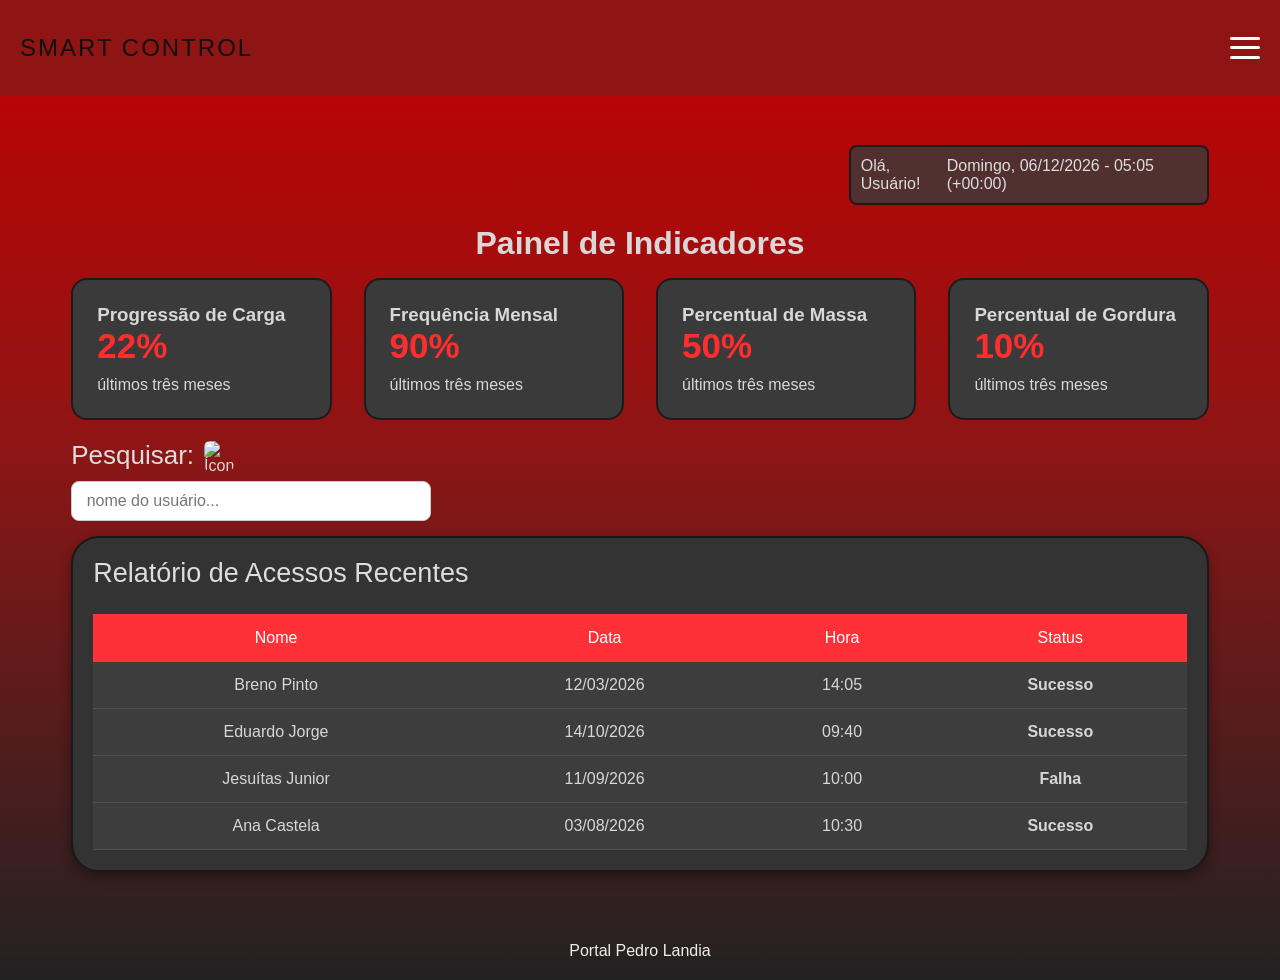
==== commit d5abd682: "paginas finalizadas" ====
--- a/dashboard.html
+++ b/dashboard.html
@@ -18,16 +18,20 @@
         <nav class="nav-menu" id="navMenu">
             <ul class="lista_ul">
                 <li class="lista_li"><a class="link" href="dashboard.html">Início</a></li>
-                <li class="lista_li"><a class="link" href="#">P. Gordura</a></li>
-                <li class="lista_li"><a class="link" href="#">Pr. Carga</a></li>
-                <li class="lista_li"><a class="link" href="#">P. Massa</a></li>
-                <li class="lista_li"><a class="link" href="#">Fr. Mensal</a></li>
+                <li class="lista_li"><a class="link" href="percentual-gordura.html">Percentual de Gordura</a></li>
+                <li class="lista_li"><a class="link" href="percentual-carga.html">Percentual de Carga</a></li>
+                <li class="lista_li"><a class="link" href="percentual-massa.html">Percentual de Massa</a></li>
+                <li class="lista_li"><a class="link" href="frequencia-mensal.html">Frequência Mensal</a></li>
+
+                
+                <button id="botaoTema" class="botao-tema" type="button" aria-label="Alternar tema">
+                <img src="assets/img/crescent-moon.webp" alt="Ícone de lua crescente" width="34" height="34">
+                </button>
+
             </ul>
         </nav>
 
-        <button id="botaoTema" class="botao-tema" type="button" aria-label="Alternar tema">
-            <img src="assets/img/crescent-moon.webp" alt="Ícone de lua crescente" width="34" height="34">
-        </button>
+       
 
         <button class="menu-toggle" id="menuToggle" aria-label="Abrir menu">
             <span></span>
--- a/assets/css/dashboard.css
+++ b/assets/css/dashboard.css
@@ -10,6 +10,11 @@
     min-height: 100vh;
     color: #d8d8d8;
     transition: background 0.3s ease, color 0.3s ease;
+}
+
+body.dark-theme {
+    background: linear-gradient(to bottom, #161616 0%, #1f1f1f 45%, #090909 100%);
+    color: #f1f1f1;
 }
 
 header {
@@ -91,7 +96,7 @@
 
 .saudacao{
     display: flex;
-    width: 50vh;
+    width: 40vh;
     margin: 0 0 0 auto;
     justify-content: space-between;
     padding: 10px;
@@ -214,6 +219,108 @@
 tbody tr:hover td {
     background: #474747;
 }
+
+.page-main {
+    display: flex;
+    justify-content: center;
+    align-items: center;
+    min-height: calc(100vh - 170px);
+    padding: 40px 20px;
+}
+
+.page-panel {
+    width: min(900px, 100%);
+    background: rgba(28, 28, 28, 0.9);
+    border: 2px solid #1b1b1b;
+    border-radius: 24px;
+    padding: 32px;
+    box-shadow: 0 14px 30px rgba(0,0,0,0.25);
+}
+
+.eyebrow {
+    color: #ff5b5b;
+    text-transform: uppercase;
+    letter-spacing: 2px;
+    font-size: 12px;
+    margin-bottom: 12px;
+    font-weight: 700;
+}
+
+.page-panel h2 {
+    color: #fff;
+    font-size: clamp(2rem, 4vw, 3rem);
+    margin-bottom: 12px;
+}
+
+.page-description {
+    color: #d6d6d6;
+    font-size: 1.08rem;
+    margin-bottom: 28px;
+}
+
+.stat-grid {
+    display: grid;
+    grid-template-columns: repeat(auto-fit, minmax(180px, 1fr));
+    gap: 18px;
+    margin-bottom: 32px;
+}
+
+.stat-card {
+    background: #3a3a3a;
+    border: 1px solid #1b1b1b;
+    border-radius: 16px;
+    padding: 22px 18px;
+}
+
+.stat-card.accent {
+    background: linear-gradient(135deg, #ff3b3b, #a70f0f);
+}
+
+.stat-card span {
+    display: block;
+    margin-bottom: 10px;
+    color: #f0f0f0;
+    font-size: 0.95rem;
+}
+
+.stat-card strong {
+    font-size: 2rem;
+    color: #fff;
+}
+
+.info-list {
+    list-style: disc;
+    margin-left: 20px;
+    color: #f1f1f1;
+    line-height: 1.8;
+    font-size: 1rem;
+}
+
+.botao-tema {
+    background: transparent;
+    border: none;
+    cursor: pointer;
+    display: flex;
+    align-items: center;
+    justify-content: center;
+}
+
+.botao-tema img {
+    filter: brightness(1.2);
+}
+
+body.dark-theme .page-panel,
+body.dark-theme .card,
+body.dark-theme .relatorio-card,
+body.dark-theme .stat-card,
+body.dark-theme .saudacao {
+    background: #242424;
+}
+
+body.dark-theme .link {
+    background: linear-gradient(to right, #5b5b5b, #2a2a2a);
+}
+
 /*  */
 .linha-escondida {
     display: none;
